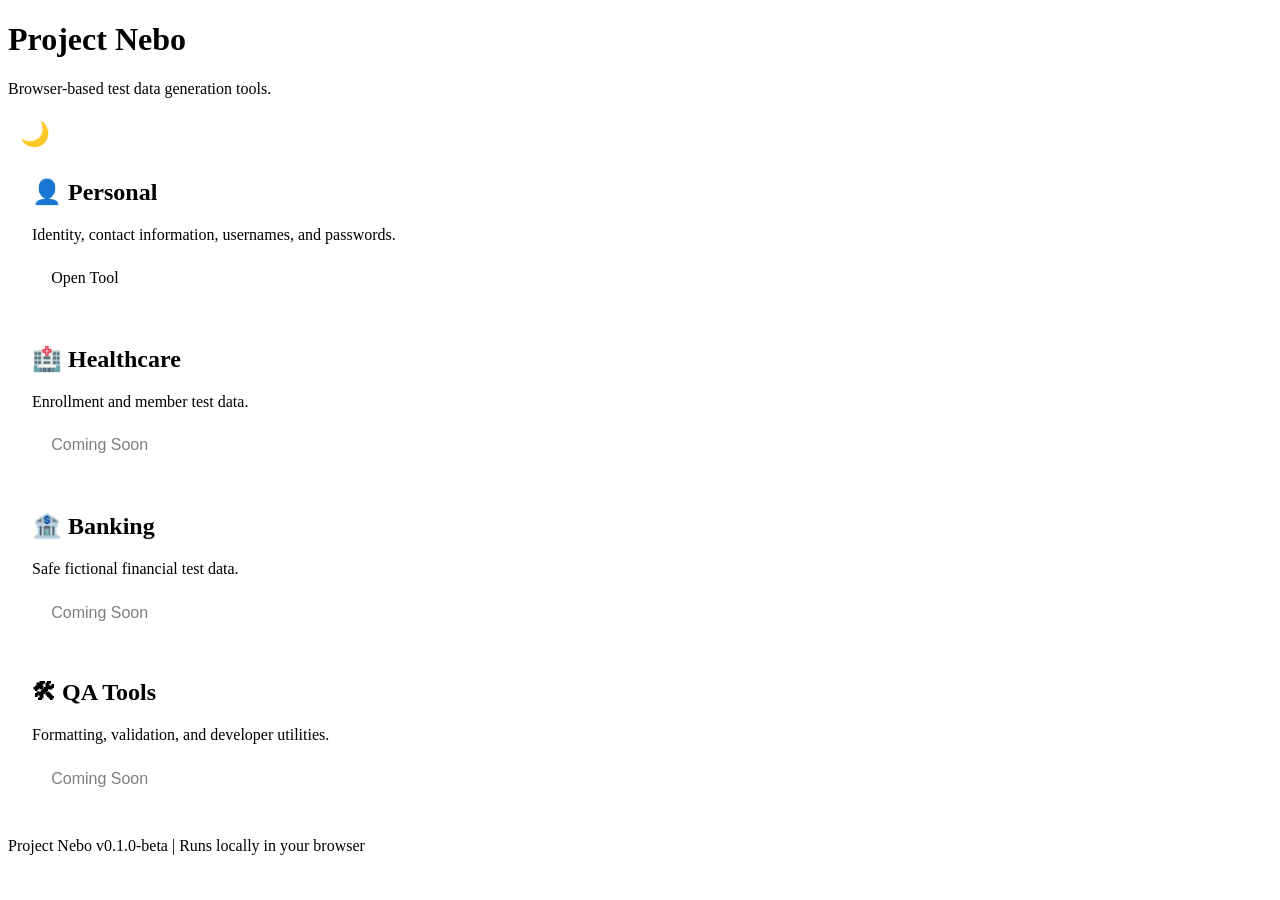
==== index.html @ 3e130f92 "Updates for function" ====
<!DOCTYPE html>
<html lang="en">
<head>
    <meta charset="UTF-8">
    <meta name="viewport" content="width=device-width, initial-scale=1.0">

    <title>Project Nebo</title>

    <link rel="stylesheet" href="css/theme.css">
    <link rel="stylesheet" href="css/main.css">
    <link rel="stylesheet" href="css/components.css">
</head>

<body>

<header class="site-header">

    <div>
        <h1>Project Nebo</h1>
        <p>Browser-based test data generation tools.</p>
    </div>

    <button id="themeToggle">
        🌙
    </button>

</header>


<main class="container">

    <section class="card-grid">

        <article class="card">
            <h2>👤 Personal</h2>
            <p>Identity, contact information, usernames, and passwords.</p>
            <a href="personal.html" class="card-link-btn">Open Tool</a>
        </article>


        <article class="card">
            <h2>🏥 Healthcare</h2>
            <p>Enrollment and member test data.</p>
            <button>Coming Soon</button>
        </article>


        <article class="card">
            <h2>🏦 Banking</h2>
            <p>Safe fictional financial test data.</p>
            <button>Coming Soon</button>
        </article>


        <article class="card">
            <h2>🛠 QA Tools</h2>
            <p>Formatting, validation, and developer utilities.</p>
            <button>Coming Soon</button>
        </article>

    </section>

</main>


<footer class="site-footer">
    <p>
        Project Nebo v0.1.0-beta |
        Runs locally in your browser
    </p>
</footer>


<script src="js/theme.js"></script>
<script src="js/app.js"></script>

</body>
</html>
---- css/components.css ----
.card {
    background: var(--surface);
    border: 1px solid var(--border);
    border-radius: 0.75rem;
    padding: 1.5rem;
}
.card h2 {
    margin-top: 0;
}
.card p {
    color: var(--text-secondary);
}
button {
    font-size: 1rem;
    padding: 0.6rem 1.2rem;
    border-radius: 0.5rem;
    border: 1px solid var(--border);
    background: var(--surface);
    color: var(--text-primary);
    cursor: pointer;
}
button:hover {
    border-color: var(--accent);
}
#themeToggle {
    font-size: 1.5rem;
    padding: 0.5rem 0.75rem;
    line-height: 1;
}
.card button {
    opacity: 0.5;
    cursor: not-allowed;
}
.card button:hover {
    border-color: var(--border);
}
.card-link-btn {
    display: inline-block;
    font-size: 1rem;
    padding: 0.6rem 1.2rem;
    border-radius: 0.5rem;
    border: 1px solid var(--border);
    background: var(--surface);
    color: var(--text-primary);
    text-decoration: none;
    cursor: pointer;
}
.card-link-btn:hover {
    border-color: var(--accent);
}
.home-link {
    color: inherit;
    text-decoration: none;
}
.home-link:hover {
    color: var(--accent);
}

.generator-panel {
    background: var(--surface);
    border: 1px solid var(--border);
    border-radius: 0.75rem;
    padding: 2rem;
    max-width: 500px;
    margin: 0 auto;
}

.field-group {
    display: flex;
    justify-content: space-between;
    align-items: center;
    padding: 0.75rem 0;
    border-bottom: 1px solid var(--border);
}
.field-group:last-of-type {
    border-bottom: none;
}
.field-group label {
    color: var(--text-secondary);
    font-size: 0.9rem;
}
.field-value {
    font-weight: 600;
}

.primary-btn {
    width: 100%;
    margin-top: 1.5rem;
    background: var(--accent);
    color: var(--background);
    border: none;
    font-weight: 600;
    opacity: 1;
    cursor: pointer;
}
.primary-btn:hover {
    border-color: transparent;
    filter: brightness(1.1);
}
.age-range-controls {
    flex-direction: column;
    align-items: flex-start;
    gap: 0.5rem;
}
.age-range-inputs {
    display: flex;
    align-items: center;
    gap: 0.5rem;
}
.age-range-inputs input {
    width: 70px;
    padding: 0.4rem;
    background: var(--background);
    border: 1px solid var(--border);
    border-radius: 0.4rem;
    color: var(--text-primary);
}
.field-value-wrap {
    display: flex;
    align-items: center;
    gap: 0.6rem;
}
.copy-btn {
    background: none;
    border: none;
    cursor: pointer;
    font-size: 0.9rem;
    padding: 0.2rem;
    opacity: 0.5;
    transition: opacity 0.15s ease;
}
.copy-btn:hover {
    opacity: 1;
    border-color: transparent;
}
.copy-btn.copied {
    opacity: 1;
}
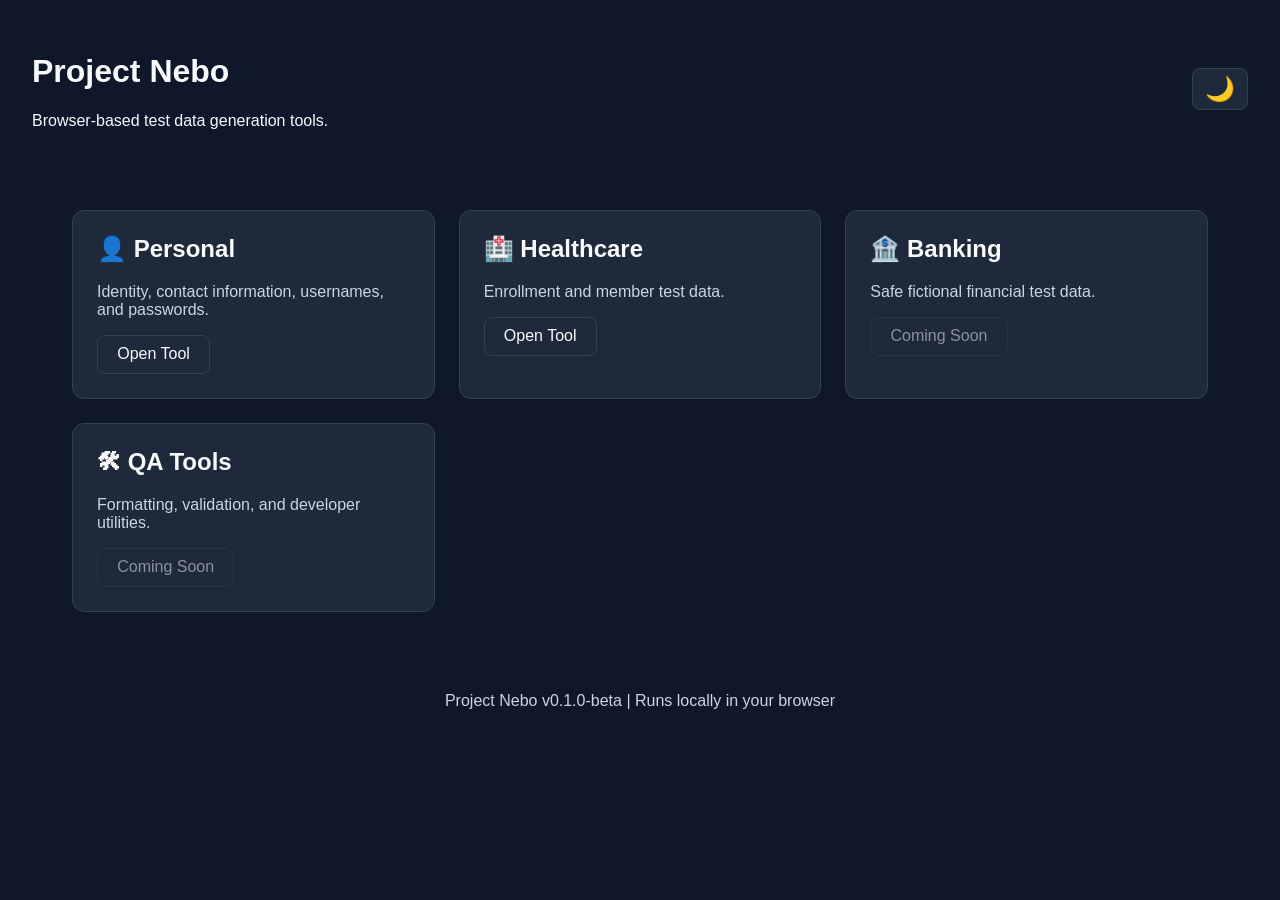
==== commit 45babe00: "new Healthcare page" ====
--- a/index.html
+++ b/index.html
@@ -41,7 +41,7 @@
         <article class="card">
             <h2>🏥 Healthcare</h2>
             <p>Enrollment and member test data.</p>
-            <button>Coming Soon</button>
+            <a href="healthcare.html" class="card-link-btn">Open Tool</a>
         </article>
 
 
--- a/css/theme.css
+++ b/css/theme.css
@@ -0,0 +1,28 @@
+:root {
+
+    --background: #0f172a;
+    --surface: #1e293b;
+
+    --text-primary: #f8fafc;
+    --text-secondary: #cbd5e1;
+    --text-label: #e2e8f0;
+
+    --accent: #38bdf8;
+
+    --border: #334155;
+
+}
+
+
+[data-theme="light"] {
+
+    --background: #f8fafc;
+    --surface: #ffffff;
+
+    --text-primary: #0f172a;
+    --text-secondary: #475569;
+    --text-label: #1e293b;
+
+    --border: #cbd5e1;
+
+}
--- a/css/main.css
+++ b/css/main.css
@@ -0,0 +1,52 @@
+* {
+    box-sizing: border-box;
+}
+body {
+    margin: 0;
+    min-height: 100vh;
+    font-family:
+        Inter,
+        "Segoe UI",
+        Arial,
+        sans-serif;
+    background: var(--background);
+    color: var(--text-primary);
+}
+.site-header {
+    display: flex;
+    justify-content: space-between;
+    align-items: center;
+    padding: 2rem;
+}
+.container {
+    max-width: 1200px;
+    margin: auto;
+    padding: 2rem;
+}
+
+/* Individual tool pages (personal.html and future tool pages) opt into
+   a narrower shared shell width via <body class="tool-page">, so the
+   back-nav bar, header, and main content all line up on the same left
+   and right edges instead of the header spanning full width while the
+   panel floats centered on its own. On narrow/shrunk windows this has
+   no effect (natural width is already under the cap), so the page
+   reads the same as mobile there — only wide windows get the wider,
+   more "desktop tool" treatment. */
+body.tool-page .subnav,
+body.tool-page .site-header,
+body.tool-page .container {
+    max-width: 900px;
+    margin-left: auto;
+    margin-right: auto;
+}
+.card-grid {
+    display: grid;
+    grid-template-columns:
+        repeat(auto-fit, minmax(280px, 1fr));
+    gap: 1.5rem;
+}
+.site-footer {
+    text-align: center;
+    padding: 2rem;
+    color: var(--text-secondary);
+}
--- a/css/components.css
+++ b/css/components.css
@@ -48,6 +48,26 @@
 .card-link-btn:hover {
     border-color: var(--accent);
 }
+.subnav {
+    padding: 1.25rem 2rem 0;
+}
+.back-link {
+    display: inline-flex;
+    align-items: center;
+    gap: 0.4rem;
+    font-size: 0.9rem;
+    font-weight: 600;
+    color: var(--text-secondary);
+    text-decoration: none;
+    padding: 0.4rem 0.8rem;
+    border: 1px solid var(--border);
+    border-radius: 0.5rem;
+    background: var(--surface);
+}
+.back-link:hover {
+    color: var(--accent);
+    border-color: var(--accent);
+}
 .home-link {
     color: inherit;
     text-decoration: none;
@@ -65,10 +85,51 @@
     margin: 0 auto;
 }
 
+/* Below this width the panel stays the single centered column above —
+   effectively the "mobile" reading, whether that's an actual phone or
+   just a narrow/shrunk desktop window. Past it, it widens into a real
+   two-column layout so a full-size window doesn't waste its width on
+   a narrow strip of fields with empty space on both sides. */
+@media (min-width: 800px) {
+    .generator-panel {
+        max-width: 900px;
+        display: grid;
+        grid-template-columns: 1fr 1fr;
+        column-gap: 2.5rem;
+    }
+    /* Controls need the field they're paired with, and the button
+       needs the user's full attention — both span the whole width
+       rather than getting squeezed into one column. */
+    .generator-panel .field-group.stacked,
+    .generator-panel > .primary-btn,
+    .generator-panel > .export-row {
+        grid-column: 1 / -1;
+    }
+    /* Each grid cell is wide enough that stretching label to the far
+       left and value to the far right leaves an odd stretch of empty
+       space between them. Clustering them together on the left reads
+       cleaner and matches how the single-column layout already reads. */
+    .generator-panel .field-group:not(.stacked),
+    .generator-panel .field-group.stacked .field-row {
+        justify-content: flex-start;
+        gap: 1.5rem;
+    }
+    /* .field-value-wrap grows to fill the row on mobile (so the copy
+       button pins to the card edge) — on desktop it should just sit
+       snugly after the label instead of stretching the rest of the
+       cell and re-creating the same gap from the other side. */
+    .generator-panel .field-group:not(.stacked) .field-value-wrap,
+    .generator-panel .field-group.stacked .field-row .field-value-wrap {
+        flex: 0 1 auto;
+    }
+}
+
 .field-group {
     display: flex;
+    flex-wrap: wrap;
     justify-content: space-between;
     align-items: center;
+    gap: 0.4rem 0.75rem;
     padding: 0.75rem 0;
     border-bottom: 1px solid var(--border);
 }
@@ -76,11 +137,14 @@
     border-bottom: none;
 }
 .field-group label {
-    color: var(--text-secondary);
+    color: var(--text-label);
+    font-weight: 600;
     font-size: 0.9rem;
+    flex-shrink: 0;
 }
 .field-value {
     font-weight: 600;
+    overflow-wrap: anywhere;
 }
 
 .primary-btn {
@@ -97,42 +161,141 @@
     border-color: transparent;
     filter: brightness(1.1);
 }
-.age-range-controls {
+.field-group.stacked {
+    display: flex;
     flex-direction: column;
-    align-items: flex-start;
+    align-items: stretch;
+    gap: 0.6rem;
+}
+.field-group.stacked .field-row {
+    display: flex;
+    flex-wrap: wrap;
+    justify-content: space-between;
+    align-items: center;
+    gap: 0.4rem 0.75rem;
+}
+/* A field-row can hold several related values (DOB+Age, City/State/Zip)
+   instead of one label/value pair. Each gets its own compact block —
+   label on top, value+copy below — so a handful of short values can
+   sit "side to side" without cramming a full label-left/value-right
+   row into a third of the space. flex-wrap on the row above means
+   they naturally drop to fewer per line when the width runs out,
+   rather than needing a separate breakpoint for every group size. */
+.field-item {
+    display: flex;
+    flex-direction: column;
+    gap: 0.35rem;
+    flex: 0 1 auto;
+    min-width: 90px;
+}
+.field-item .field-value-wrap {
+    flex: 0 0 auto;
+    justify-content: flex-start;
+}
+.field-control-row {
+    display: inline-flex;
+    align-self: flex-start;
+    flex-wrap: wrap;
+    align-items: center;
+    gap: 0.5rem 0.75rem;
+    padding: 0.5rem 0.75rem;
+    background: var(--background);
+    border: 1px solid var(--border);
+    border-radius: 0.5rem;
+}
+.control-label {
+    font-size: 0.75rem;
+    color: var(--text-secondary);
+    text-transform: uppercase;
+    letter-spacing: 0.03em;
+}
+.age-range-inputs {
+    display: flex;
+    align-items: center;
     gap: 0.5rem;
 }
-.age-range-inputs {
-    display: flex;
-    align-items: center;
-    gap: 0.5rem;
-}
-.age-range-inputs input {
+.age-range-inputs input,
+.field-control-row select,
+.password-options-inputs input[type="number"] {
+    padding: 0.35rem 0.5rem;
+    background: var(--surface);
+    border: 1px solid var(--border);
+    border-radius: 0.4rem;
+    color: var(--text-primary);
+    font-size: 0.85rem;
+}
+.age-range-inputs input,
+.password-options-inputs input[type="number"] {
+    width: 60px;
+}
+.password-options-inputs {
+    display: flex;
+    align-items: center;
+    gap: 0.75rem;
+}
+.symbol-toggle {
+    display: flex;
+    align-items: center;
+    gap: 0.35rem;
+    font-size: 0.85rem;
+    color: var(--text-primary);
+    cursor: pointer;
+}
+.symbol-toggle input[type="checkbox"] {
+    accent-color: var(--accent);
+    cursor: pointer;
+}
+.export-row {
+    display: flex;
+    flex-wrap: wrap;
+    justify-content: space-between;
+    align-items: center;
+    gap: 0.5rem 0.75rem;
+    margin-top: 1rem;
+    padding: 0.75rem;
+    background: var(--background);
+    border: 1px solid var(--border);
+    border-radius: 0.5rem;
+}
+.export-inputs {
+    display: flex;
+    align-items: center;
+    gap: 0.75rem;
+}
+.export-inputs input[type="number"] {
     width: 70px;
-    padding: 0.4rem;
+    padding: 0.35rem 0.5rem;
+    background: var(--surface);
+    border: 1px solid var(--border);
+    border-radius: 0.4rem;
+    color: var(--text-primary);
+    font-size: 0.85rem;
+}
+.field-value-wrap {
+    display: flex;
+    align-items: center;
+    gap: 0.6rem;
+    min-width: 0;
+    flex: 1 1 auto;
+    justify-content: flex-end;
+}
+.copy-btn {
     background: var(--background);
     border: 1px solid var(--border);
     border-radius: 0.4rem;
-    color: var(--text-primary);
-}
-.field-value-wrap {
-    display: flex;
-    align-items: center;
-    gap: 0.6rem;
-}
-.copy-btn {
-    background: none;
-    border: none;
-    cursor: pointer;
-    font-size: 0.9rem;
-    padding: 0.2rem;
-    opacity: 0.5;
-    transition: opacity 0.15s ease;
+    cursor: pointer;
+    font-size: 0.8rem;
+    line-height: 1;
+    padding: 0.35rem 0.5rem;
+    opacity: 0.85;
+    transition: opacity 0.15s ease, border-color 0.15s ease, background 0.15s ease;
 }
 .copy-btn:hover {
     opacity: 1;
-    border-color: transparent;
+    border-color: var(--accent);
 }
 .copy-btn.copied {
     opacity: 1;
+    border-color: var(--accent);
+    background: var(--accent);
 }
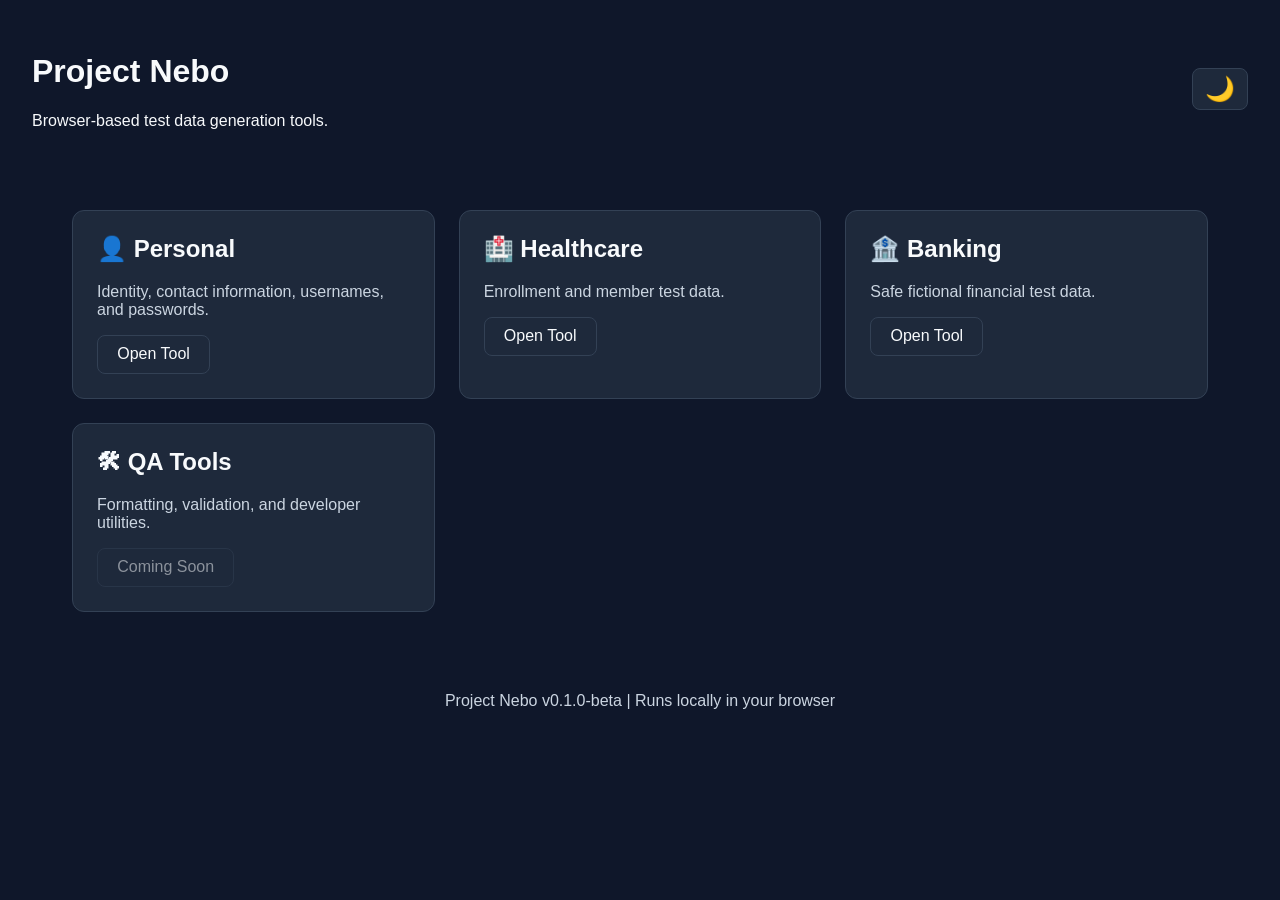
==== commit 8f1fda26: "banking page" ====
--- a/index.html
+++ b/index.html
@@ -48,7 +48,7 @@
         <article class="card">
             <h2>🏦 Banking</h2>
             <p>Safe fictional financial test data.</p>
-            <button>Coming Soon</button>
+            <a href="banking.html" class="card-link-btn">Open Tool</a>
         </article>
 
 
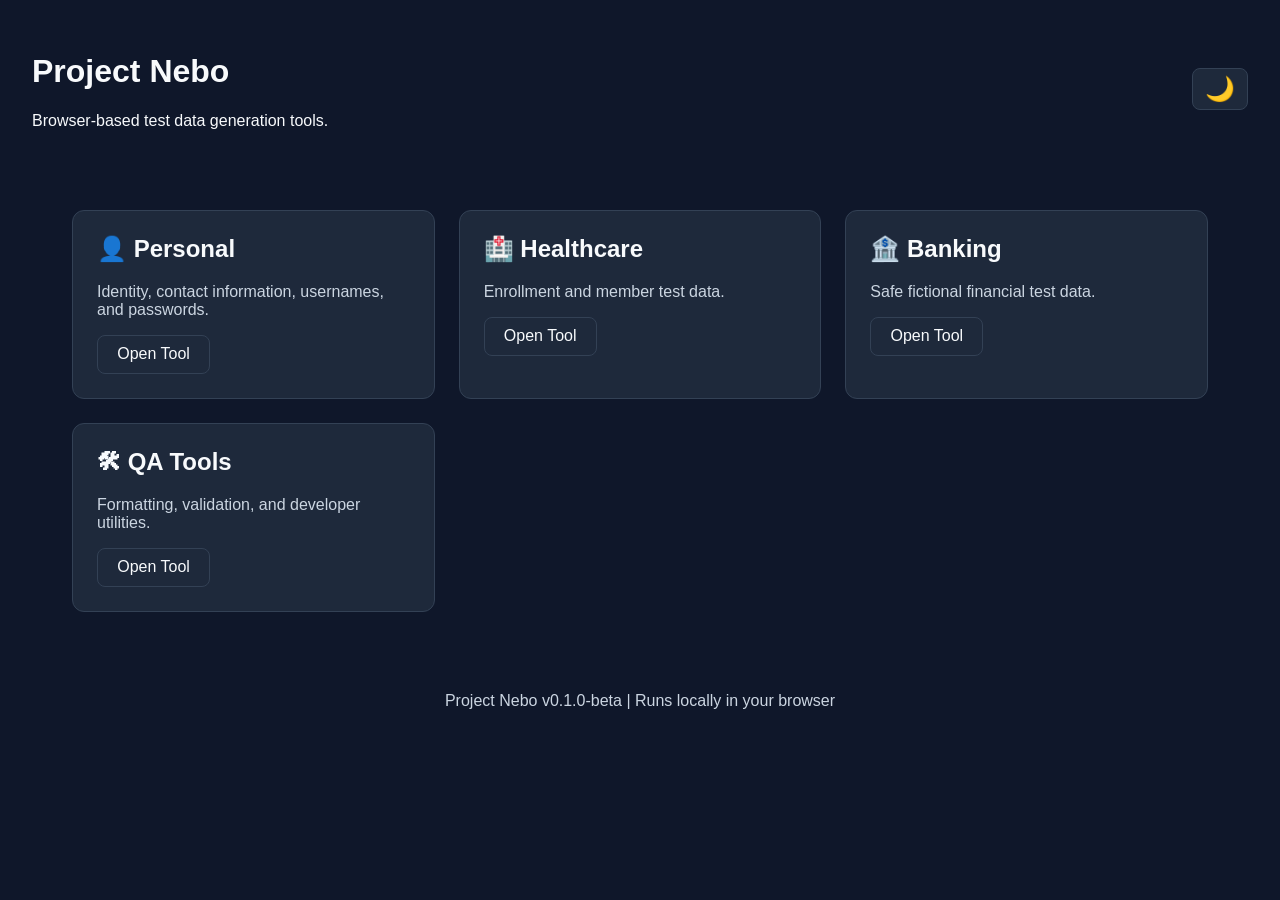
==== commit 5bdd57d1: "New QA tools page" ====
--- a/index.html
+++ b/index.html
@@ -55,7 +55,7 @@
         <article class="card">
             <h2>🛠 QA Tools</h2>
             <p>Formatting, validation, and developer utilities.</p>
-            <button>Coming Soon</button>
+            <a href="qa-tools.html" class="card-link-btn">Open Tool</a>
         </article>
 
     </section>
--- a/css/components.css
+++ b/css/components.css
@@ -298,4 +298,150 @@
     opacity: 1;
     border-color: var(--accent);
     background: var(--accent);
-}+}
+/* --- QA Tools page ------------------------------------------------- */
+
+.qa-tabs {
+    display: flex;
+    flex-wrap: wrap;
+    gap: 0.5rem;
+    margin-bottom: 1.5rem;
+}
+.qa-tab {
+    font-size: 0.9rem;
+    padding: 0.55rem 1rem;
+}
+.qa-tab.active {
+    border-color: var(--accent);
+    background: var(--accent);
+    color: var(--background);
+    font-weight: 600;
+}
+.qa-category {
+    display: flex;
+    flex-direction: column;
+    gap: 1.25rem;
+}
+.qa-tool {
+    background: var(--surface);
+    border: 1px solid var(--border);
+    border-radius: 0.75rem;
+    padding: 1.5rem;
+}
+.qa-tool h3 {
+    margin: 0 0 0.35rem;
+}
+.qa-tool-desc {
+    margin: 0 0 1rem;
+    color: var(--text-secondary);
+    font-size: 0.85rem;
+}
+.qa-input,
+.qa-output {
+    width: 100%;
+    min-height: 110px;
+    padding: 0.65rem 0.75rem;
+    background: var(--background);
+    border: 1px solid var(--border);
+    border-radius: 0.5rem;
+    color: var(--text-primary);
+    font-family: "SFMono-Regular", Consolas, "Liberation Mono", Menlo, monospace;
+    font-size: 0.85rem;
+    resize: vertical;
+    box-sizing: border-box;
+}
+.qa-output {
+    margin-top: 0.75rem;
+}
+.qa-output-wrap {
+    position: relative;
+}
+.qa-output-wrap .copy-btn {
+    position: absolute;
+    top: 0.5rem;
+    right: 0.5rem;
+}
+.qa-actions {
+    display: flex;
+    flex-wrap: wrap;
+    gap: 0.5rem;
+    margin-top: 0.75rem;
+}
+.qa-actions button {
+    font-size: 0.85rem;
+    padding: 0.5rem 0.85rem;
+}
+.qa-option-row {
+    display: flex;
+    flex-wrap: wrap;
+    align-items: center;
+    gap: 0.75rem 1.25rem;
+    margin-top: 0.75rem;
+}
+.qa-status {
+    margin: 0.6rem 0 0;
+    font-size: 0.8rem;
+    color: var(--text-secondary);
+}
+.qa-status.valid {
+    color: #4ade80;
+}
+.qa-status.invalid {
+    color: #f87171;
+}
+.qa-result {
+    margin-top: 0.75rem;
+    padding: 0.75rem;
+    background: var(--background);
+    border: 1px solid var(--border);
+    border-radius: 0.5rem;
+    font-size: 0.85rem;
+    white-space: pre-wrap;
+    overflow-wrap: anywhere;
+    min-height: 1.2rem;
+}
+.qa-subtool {
+    padding-top: 1rem;
+    margin-top: 1rem;
+    border-top: 1px solid var(--border);
+}
+.qa-subtool:first-of-type {
+    padding-top: 0;
+    margin-top: 0;
+    border-top: none;
+}
+.qa-subtool h4 {
+    margin: 0 0 0.6rem;
+    font-size: 0.9rem;
+    color: var(--text-label);
+}
+.qa-field-row {
+    display: flex;
+    flex-wrap: wrap;
+    align-items: center;
+    gap: 0.6rem;
+    margin-bottom: 0.6rem;
+}
+.qa-field-row label {
+    font-size: 0.8rem;
+    color: var(--text-secondary);
+    flex-shrink: 0;
+}
+.qa-field-row input[type="text"],
+.qa-field-row input[type="number"],
+.qa-field-row input[type="datetime-local"] {
+    padding: 0.4rem 0.55rem;
+    background: var(--background);
+    border: 1px solid var(--border);
+    border-radius: 0.4rem;
+    color: var(--text-primary);
+    font-size: 0.85rem;
+    flex: 1 1 160px;
+    min-width: 0;
+}
+.qa-value-list {
+    display: flex;
+    flex-direction: column;
+    gap: 0.5rem;
+    margin-top: 0.5rem;
+}
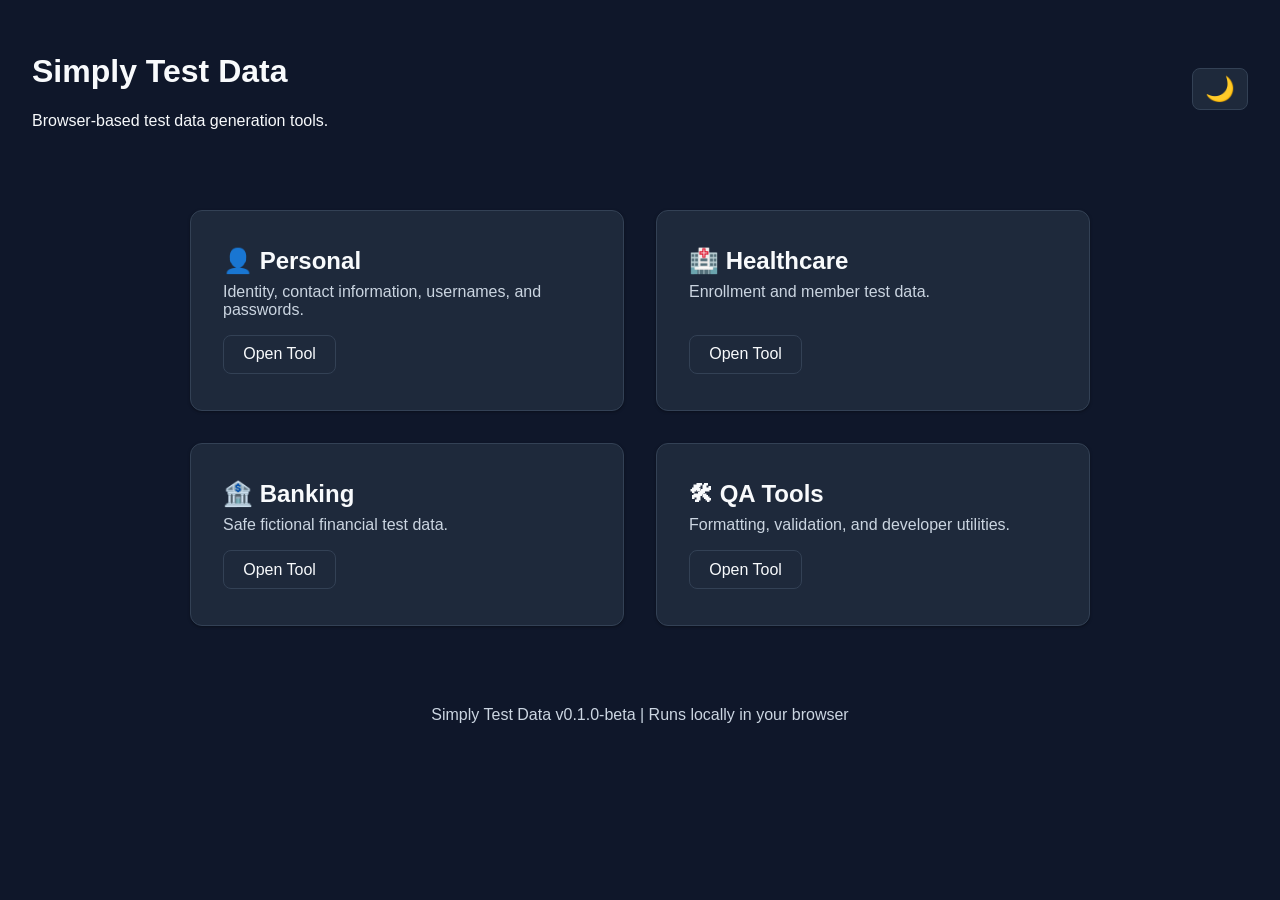
==== commit 61dcf874: "Renaming project" ====
--- a/index.html
+++ b/index.html
@@ -4,7 +4,7 @@
     <meta charset="UTF-8">
     <meta name="viewport" content="width=device-width, initial-scale=1.0">
 
-    <title>Project Nebo</title>
+    <title>Simply Test Data</title>
 
     <link rel="stylesheet" href="css/theme.css">
     <link rel="stylesheet" href="css/main.css">
@@ -16,7 +16,7 @@
 <header class="site-header">
 
     <div>
-        <h1>Project Nebo</h1>
+        <h1>Simply Test Data</h1>
         <p>Browser-based test data generation tools.</p>
     </div>
 
@@ -65,7 +65,7 @@
 
 <footer class="site-footer">
     <p>
-        Project Nebo v0.1.0-beta |
+        Simply Test Data v0.1.0-beta |
         Runs locally in your browser
     </p>
 </footer>
--- a/css/theme.css
+++ b/css/theme.css
@@ -8,8 +8,12 @@
     --text-label: #e2e8f0;
 
     --accent: #38bdf8;
+    --accent-glow: rgba(56, 189, 248, 0.35);
 
     --border: #334155;
+
+    --shadow-sm: 0 1px 3px rgba(0, 0, 0, 0.35);
+    --shadow-md: 0 8px 20px rgba(0, 0, 0, 0.4);
 
 }
 
@@ -25,4 +29,7 @@
 
     --border: #cbd5e1;
 
+    --shadow-sm: 0 1px 3px rgba(15, 23, 42, 0.08);
+    --shadow-md: 0 8px 20px rgba(15, 23, 42, 0.12);
+
 }
--- a/css/main.css
+++ b/css/main.css
@@ -11,6 +11,8 @@
         sans-serif;
     background: var(--background);
     color: var(--text-primary);
+    /* Smooths the light/dark toggle instead of an instant color snap. */
+    transition: background-color 0.2s ease, color 0.2s ease;
 }
 .site-header {
     display: flex;
@@ -39,11 +41,23 @@
     margin-left: auto;
     margin-right: auto;
 }
+/* Pinned to a real 2x2 below, not an auto-fit count that could land
+   4-across on a wide window -- with exactly four tool cards, a
+   deliberate 2x2 reads as "here are the four things this does"
+   rather than a loose row of tiles. Single column stays the mobile
+   fallback below the breakpoint, same philosophy as the tool pages. */
 .card-grid {
     display: grid;
-    grid-template-columns:
-        repeat(auto-fit, minmax(280px, 1fr));
+    grid-template-columns: 1fr;
     gap: 1.5rem;
+    max-width: 900px;
+    margin: 0 auto;
+}
+@media (min-width: 700px) {
+    .card-grid {
+        grid-template-columns: repeat(2, 1fr);
+        gap: 2rem;
+    }
 }
 .site-footer {
     text-align: center;
--- a/css/components.css
+++ b/css/components.css
@@ -2,13 +2,22 @@
     background: var(--surface);
     border: 1px solid var(--border);
     border-radius: 0.75rem;
-    padding: 1.5rem;
+    padding: 2.25rem 2rem;
+    display: flex;
+    flex-direction: column;
+    align-items: flex-start;
+    gap: 0.5rem;
 }
 .card h2 {
-    margin-top: 0;
+    margin: 0;
+    font-size: 1.5rem;
 }
 .card p {
     color: var(--text-secondary);
+    margin: 0 0 0.5rem;
+}
+.card .card-link-btn {
+    margin-top: auto;
 }
 button {
     font-size: 1rem;
@@ -299,49 +308,71 @@
     border-color: var(--accent);
     background: var(--accent);
 }
-/* --- QA Tools page ------------------------------------------------- */
-
-.qa-tabs {
-    display: flex;
-    flex-wrap: wrap;
-    gap: 0.5rem;
+
+/* --- QA Tools page --------------------------------------------------
+   One shared input, one shared output -- a tool select picks which of
+   the eleven tools the action buttons in the left column act on, so
+   the page never shows more than one input/output pair at once. */
+
+.qa-workspace {
+    display: grid;
+    grid-template-columns: 1fr;
+    gap: 1.5rem;
+}
+@media (min-width: 800px) {
+    .qa-workspace {
+        grid-template-columns: 1fr 1fr;
+        gap: 2rem;
+        align-items: start;
+    }
+}
+.qa-tool-picker {
     margin-bottom: 1.5rem;
 }
-.qa-tab {
+.qa-input-col,
+.qa-output-col {
+    display: flex;
+    flex-direction: column;
+}
+.qa-input-col > label,
+.qa-output-col > label {
+    font-size: 0.8rem;
+    color: var(--text-secondary);
+    text-transform: uppercase;
+    letter-spacing: 0.03em;
+    margin-bottom: 0.5rem;
+}
+.qa-field-row {
+    display: flex;
+    align-items: center;
+    gap: 0.75rem;
+}
+.qa-field-row label {
+    font-size: 0.85rem;
+    font-weight: 600;
+    color: var(--text-label);
+    flex-shrink: 0;
+}
+.qa-field-row select {
+    flex: 1 1 auto;
+    padding: 0.5rem 0.65rem;
+    background: var(--surface);
+    border: 1px solid var(--border);
+    border-radius: 0.5rem;
+    color: var(--text-primary);
     font-size: 0.9rem;
-    padding: 0.55rem 1rem;
-}
-.qa-tab.active {
-    border-color: var(--accent);
-    background: var(--accent);
-    color: var(--background);
-    font-weight: 600;
-}
-.qa-category {
-    display: flex;
-    flex-direction: column;
-    gap: 1.25rem;
-}
-.qa-tool {
-    background: var(--surface);
-    border: 1px solid var(--border);
-    border-radius: 0.75rem;
-    padding: 1.5rem;
-}
-.qa-tool h3 {
-    margin: 0 0 0.35rem;
 }
 .qa-tool-desc {
-    margin: 0 0 1rem;
+    margin: 0.4rem 0 0.75rem;
     color: var(--text-secondary);
     font-size: 0.85rem;
 }
 .qa-input,
 .qa-output {
     width: 100%;
-    min-height: 110px;
-    padding: 0.65rem 0.75rem;
-    background: var(--background);
+    min-height: 400px;
+    padding: 0.75rem;
+    background: var(--surface);
     border: 1px solid var(--border);
     border-radius: 0.5rem;
     color: var(--text-primary);
@@ -349,9 +380,6 @@
     font-size: 0.85rem;
     resize: vertical;
     box-sizing: border-box;
-}
-.qa-output {
-    margin-top: 0.75rem;
 }
 .qa-output-wrap {
     position: relative;
@@ -367,6 +395,11 @@
     gap: 0.5rem;
     margin-top: 0.75rem;
 }
+.qa-actions-secondary {
+    margin-top: 1rem;
+    padding-top: 1rem;
+    border-top: 1px solid var(--border);
+}
 .qa-actions button {
     font-size: 0.85rem;
     padding: 0.5rem 0.85rem;
@@ -376,12 +409,13 @@
     flex-wrap: wrap;
     align-items: center;
     gap: 0.75rem 1.25rem;
-    margin-top: 0.75rem;
+    margin-top: 0.25rem;
 }
 .qa-status {
     margin: 0.6rem 0 0;
     font-size: 0.8rem;
     color: var(--text-secondary);
+    min-height: 1.1rem;
 }
 .qa-status.valid {
     color: #4ade80;
@@ -389,59 +423,96 @@
 .qa-status.invalid {
     color: #f87171;
 }
+.qa-footnote {
+    margin: 2rem auto 0;
+    max-width: 900px;
+    color: var(--text-secondary);
+    font-size: 0.8rem;
+}
+.qa-footnote code {
+    font-family: "SFMono-Regular", Consolas, "Liberation Mono", Menlo, monospace;
+    background: var(--surface);
+    padding: 0.1rem 0.35rem;
+    border-radius: 0.3rem;
+}
+
+/* --- Global polish -------------------------------------------------
+   Shared across every page: smooth transitions instead of instant
+   state snaps, a consistent accent-colored focus ring (replacing each
+   browser's own default outline, which looks different per-browser
+   and doesn't match the theme), and a little hover elevation on the
+   things people click through most (cards, buttons, links). Colors
+   and layout are untouched -- this is a feel/finish pass, not a
+   palette or structure change. */
+
+button,
+select,
+input,
+textarea,
+.card-link-btn,
+.back-link,
+.home-link {
+    transition:
+        border-color 0.15s ease,
+        background-color 0.15s ease,
+        color 0.15s ease,
+        box-shadow 0.15s ease,
+        transform 0.15s ease;
+}
+
+button:focus-visible,
+select:focus-visible,
+input:focus-visible,
+textarea:focus-visible,
+.card-link-btn:focus-visible,
+.back-link:focus-visible,
+.home-link:focus-visible {
+    outline: none;
+    border-color: var(--accent);
+    box-shadow: 0 0 0 3px var(--accent-glow);
+}
+
+select:focus,
+input:focus,
+textarea:focus {
+    outline: none;
+    border-color: var(--accent);
+    box-shadow: 0 0 0 3px var(--accent-glow);
+}
+
+/* Landing page cards: a light lift + glow on hover signals "this is
+   clickable" beyond just the border-color change the link itself
+   already gets. */
+.card {
+    box-shadow: var(--shadow-sm);
+}
+.card:hover {
+    border-color: var(--accent);
+    box-shadow: var(--shadow-md);
+    transform: translateY(-3px);
+}
+
+.generator-panel,
+.qa-input,
+.qa-output,
 .qa-result {
-    margin-top: 0.75rem;
-    padding: 0.75rem;
-    background: var(--background);
-    border: 1px solid var(--border);
-    border-radius: 0.5rem;
-    font-size: 0.85rem;
-    white-space: pre-wrap;
-    overflow-wrap: anywhere;
-    min-height: 1.2rem;
-}
-.qa-subtool {
-    padding-top: 1rem;
-    margin-top: 1rem;
-    border-top: 1px solid var(--border);
-}
-.qa-subtool:first-of-type {
-    padding-top: 0;
-    margin-top: 0;
-    border-top: none;
-}
-.qa-subtool h4 {
-    margin: 0 0 0.6rem;
-    font-size: 0.9rem;
-    color: var(--text-label);
-}
-.qa-field-row {
-    display: flex;
-    flex-wrap: wrap;
-    align-items: center;
-    gap: 0.6rem;
-    margin-bottom: 0.6rem;
-}
-.qa-field-row label {
-    font-size: 0.8rem;
-    color: var(--text-secondary);
-    flex-shrink: 0;
-}
-.qa-field-row input[type="text"],
-.qa-field-row input[type="number"],
-.qa-field-row input[type="datetime-local"] {
-    padding: 0.4rem 0.55rem;
-    background: var(--background);
-    border: 1px solid var(--border);
-    border-radius: 0.4rem;
-    color: var(--text-primary);
-    font-size: 0.85rem;
-    flex: 1 1 160px;
-    min-width: 0;
-}
-.qa-value-list {
-    display: flex;
-    flex-direction: column;
-    gap: 0.5rem;
-    margin-top: 0.5rem;
-}
+    box-shadow: var(--shadow-sm);
+}
+
+.primary-btn:hover {
+    transform: translateY(-1px);
+    box-shadow: var(--shadow-md);
+}
+
+.copy-btn:active,
+button:not(:disabled):active {
+    transform: translateY(1px);
+}
+
+/* .card button is the disabled "Coming Soon" placeholder state --
+   opt it back out of the hover-lift/focus-glow treatment above since
+   it isn't actually interactive. */
+.card button {
+    transform: none !important;
+    box-shadow: none !important;
+}
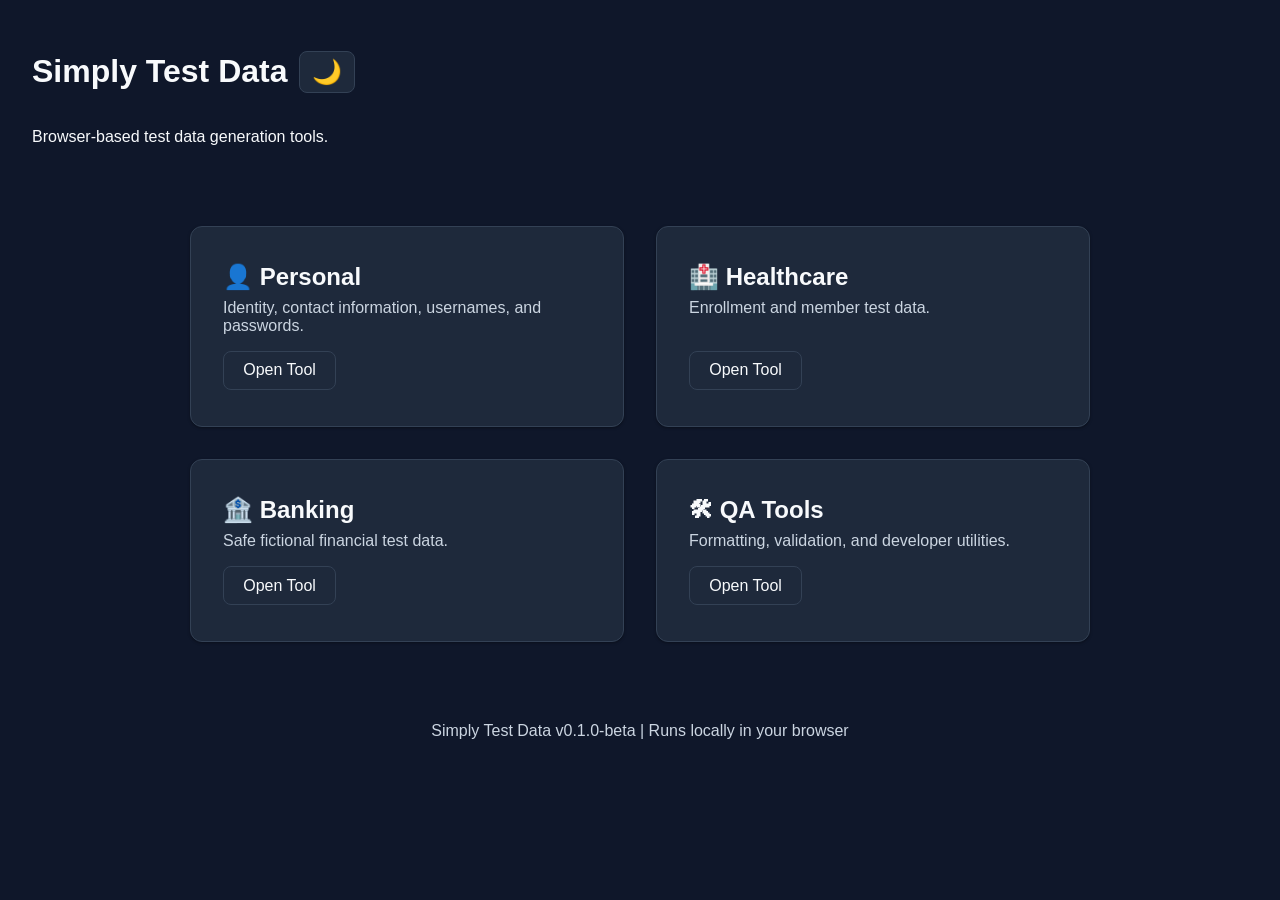
==== commit 5dd55f30: "Suggested tech changes" ====
--- a/index.html
+++ b/index.html
@@ -14,16 +14,13 @@
 <body>
 
 <header class="site-header">
-
     <div>
-        <h1>Simply Test Data</h1>
+        <div class="site-header-title">
+            <h1>Simply Test Data</h1>
+            <button id="themeToggle" class="theme-toggle-inline">🌙</button>
+        </div>
         <p>Browser-based test data generation tools.</p>
     </div>
-
-    <button id="themeToggle">
-        🌙
-    </button>
-
 </header>
 
 
--- a/css/components.css
+++ b/css/components.css
@@ -516,3 +516,69 @@
     transform: none !important;
     box-shadow: none !important;
 }
+
+/* --- Unified tool navigation ----------------------------------------
+   A lightweight nav row across the four tool pages so you can jump
+   straight to any of them instead of always going back through the
+   landing page. Reuses the .subnav padding container; the active
+   page's link gets the same filled-pill treatment as the QA Tools
+   tab selector for a consistent "you are here" signal. */
+.tool-nav {
+    display: flex;
+    flex-wrap: wrap;
+    gap: 0.5rem;
+}
+.tool-nav-link {
+    font-size: 0.85rem;
+    font-weight: 600;
+    padding: 0.5rem 0.9rem;
+    border: 1px solid var(--border);
+    border-radius: 0.5rem;
+    color: var(--text-secondary);
+    text-decoration: none;
+}
+.tool-nav-link:hover {
+    border-color: var(--accent);
+    color: var(--text-primary);
+}
+.tool-nav-link.active {
+    border-color: var(--accent);
+    background: var(--accent);
+    color: var(--background);
+}
+
+/* Theme toggle now sits inline with the page title instead of pinned
+   to the far edge of the header row. */
+.site-header-title {
+    display: flex;
+    align-items: center;
+    gap: 0.75rem;
+}
+.theme-toggle-inline {
+    font-size: 1.1rem;
+    padding: 0.3rem 0.55rem;
+    line-height: 1;
+}
+
+/* QA Tools option controls beyond plain checkboxes (select/text, used
+   by the Delimiter Converter). Sits in the same .qa-option-row as the
+   checkbox toggles, just a different shape. */
+.qa-inline-field {
+    display: flex;
+    align-items: center;
+    gap: 0.5rem;
+    font-size: 0.8rem;
+    color: var(--text-secondary);
+}
+.qa-inline-field select,
+.qa-inline-field input[type="text"] {
+    padding: 0.35rem 0.5rem;
+    background: var(--background);
+    border: 1px solid var(--border);
+    border-radius: 0.4rem;
+    color: var(--text-primary);
+    font-size: 0.85rem;
+}
+.qa-inline-field input[type="text"] {
+    width: 110px;
+}
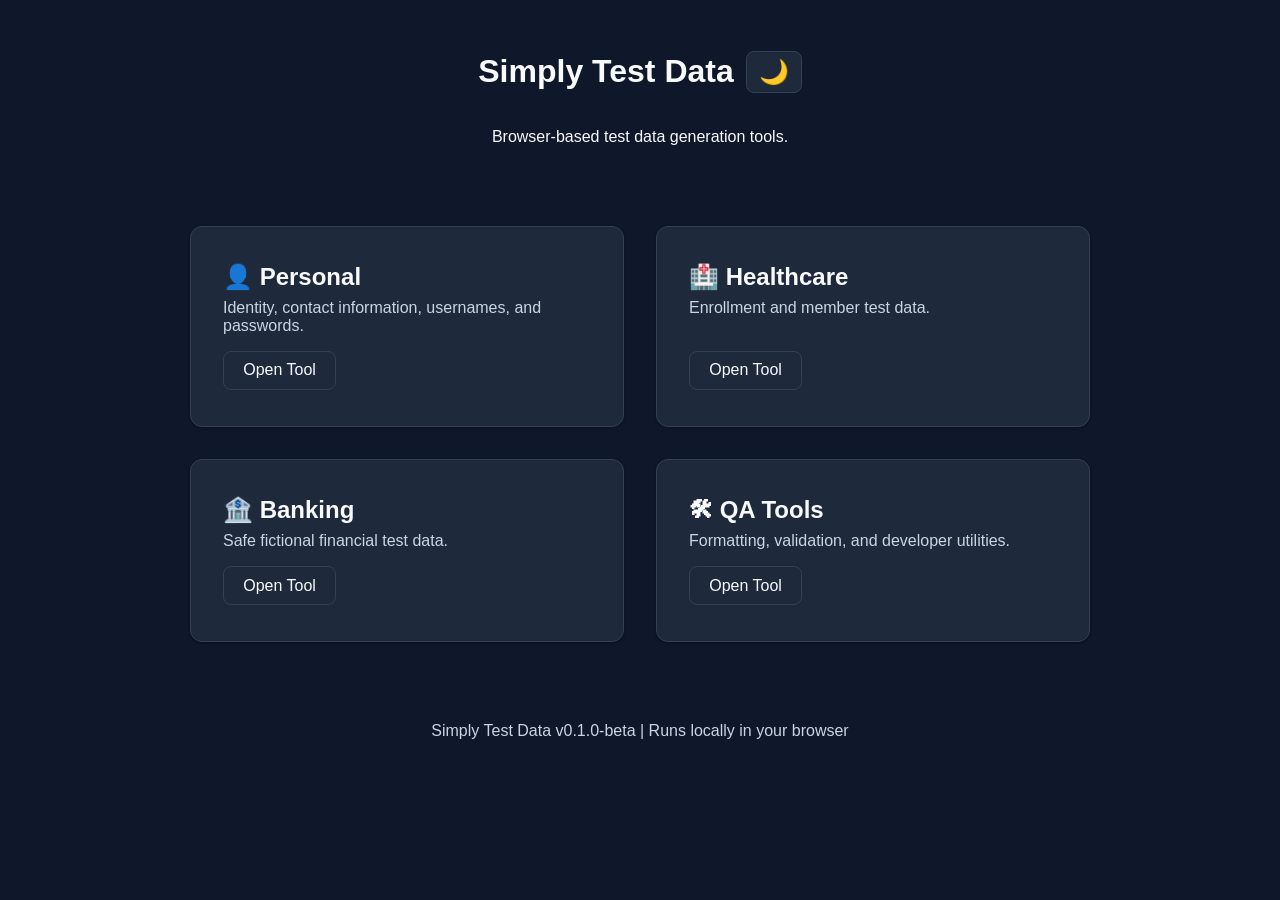
==== commit 6f6087c8: "centering index header" ====
--- a/index.html
+++ b/index.html
@@ -13,7 +13,7 @@
 
 <body>
 
-<header class="site-header">
+<header class="site-header site-header-centered">
     <div>
         <div class="site-header-title">
             <h1>Simply Test Data</h1>
--- a/css/components.css
+++ b/css/components.css
@@ -582,3 +582,17 @@
 .qa-inline-field input[type="text"] {
     width: 110px;
 }
+
+/* Landing page only: header centered and capped to match the 900px
+   centered card grid below it, instead of the default left-aligned
+   full-width header the tool pages use (those stay left-aligned --
+   their content is already 900px-capped by .tool-page). */
+.site-header-centered {
+    max-width: 900px;
+    margin: 0 auto;
+    flex-direction: column;
+    text-align: center;
+}
+.site-header-centered .site-header-title {
+    justify-content: center;
+}
